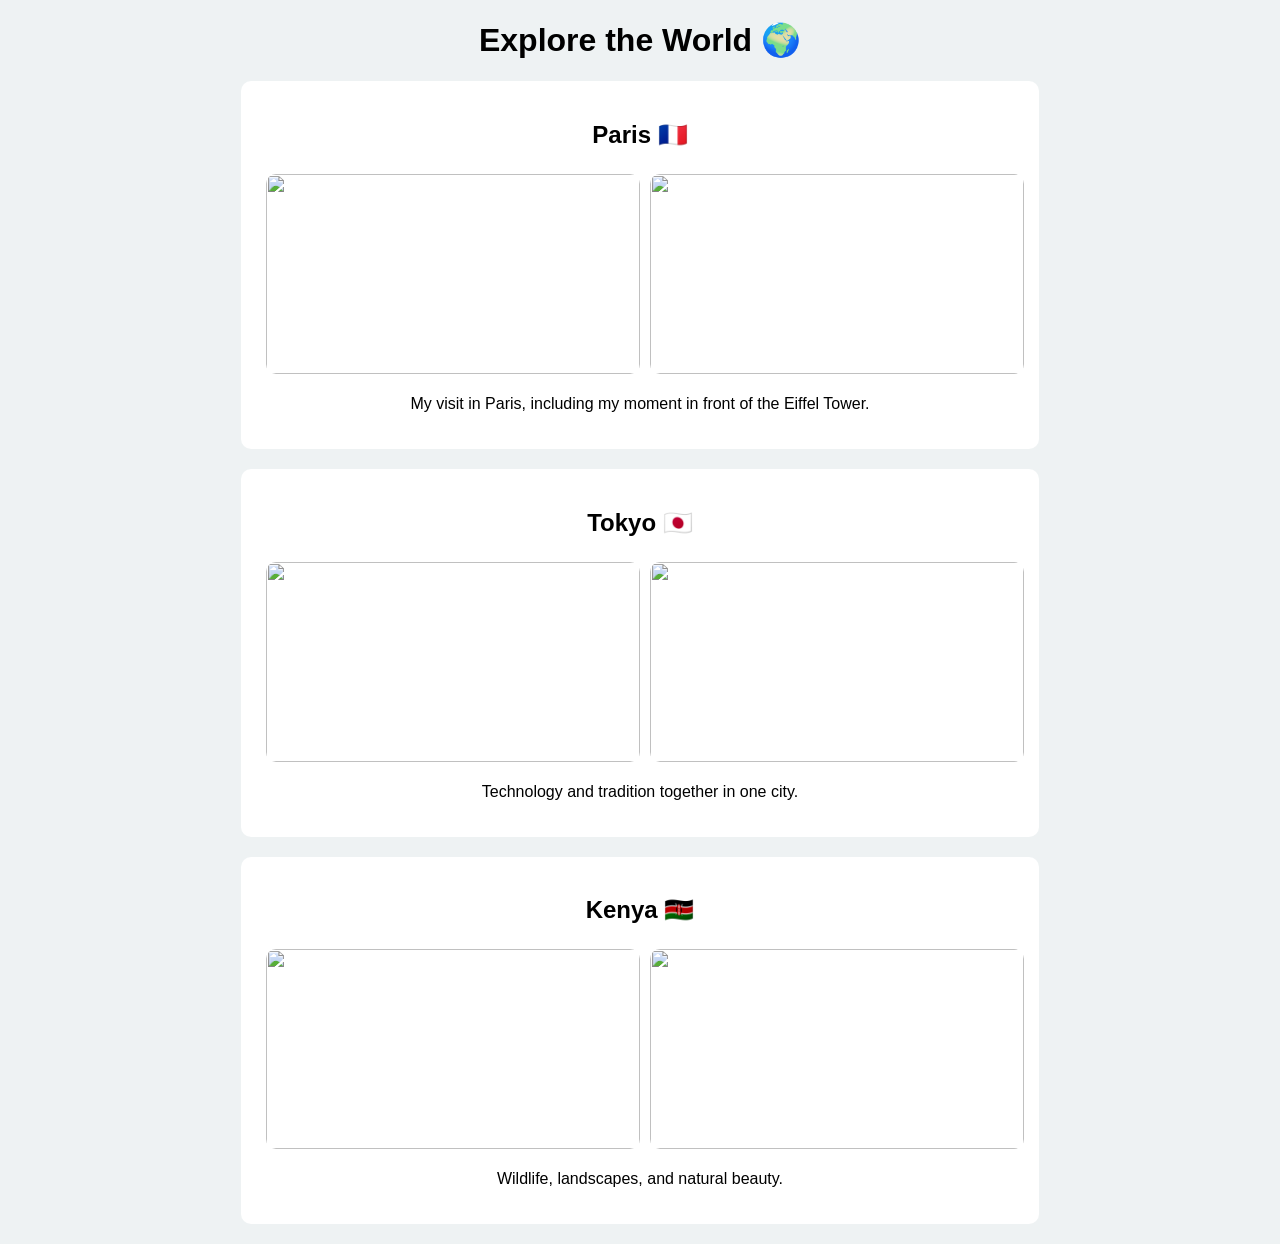
==== index.html @ bf02381a "Add files via upload" ====
<!DOCTYPE html>
<html>
<head>
  <title>Travel Inspiration</title>
  <link rel="stylesheet" href="style.css">
</head>

<body>

  <h1>Explore the World 🌍</h1>

  <div class="card">

  <h2>Paris 🇫🇷</h2>

  <div class="image-grid">
    <img src="images/paris1.jpg">
    <img src="images/paris2.jpg">
  </div>

  <p>My visit in Paris, including my moment in front of the Eiffel Tower.</p>

</div>

  <div class="card">

  <h2>Tokyo 🇯🇵</h2>

  <div class="image-grid">
    <img src="images/tokyo1.jpg">
    <img src="images/tokyo2.jpg">
  </div>

  <p>Technology and tradition together in one city.</p>

</div>

  <div class="card">

  <h2>Kenya 🇰🇪</h2>

  <div class="image-grid">
    <img src="images/kenya1.jpg">
    <img src="images/kenya2.jpg">
  </div>

  <p>Wildlife, landscapes, and natural beauty.</p>

</div>

</body>
</html>
---- style.css ----
body {
  font-family: Arial;
  text-align: center;
  background: #eef2f3;
}

.card {
  background: white;
  margin: 20px auto;
  padding: 20px;
  width: 60%;
  border-radius: 10px;
}img {
  border-radius: 10px;
  margin: 5px;
}.image-grid {
  display: grid;
  grid-template-columns: 1fr 1fr;
  gap: 10px;
  margin-top: 10px;
}

.image-grid img {
  width: 100%;
  height: 200px;
  object-fit: cover;
  border-radius: 10px;
}.image-grid img {
  transition: transform 0.3s ease;
}

.image-grid img:hover {
  transform: scale(1.05);
}
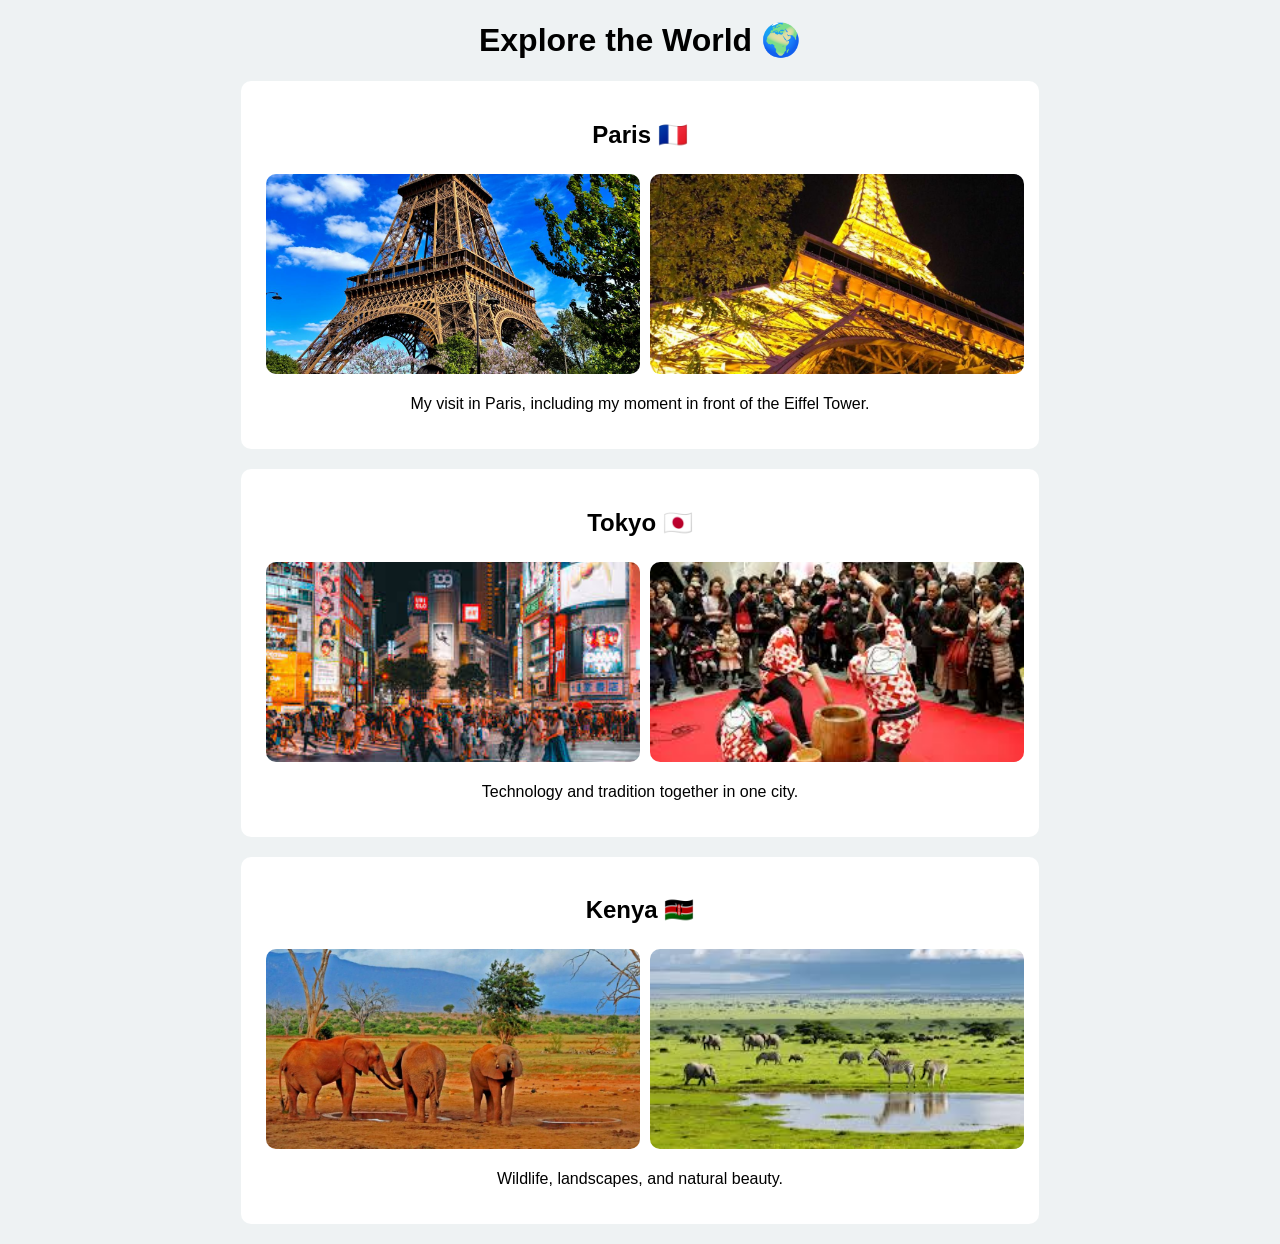
==== commit 17115511: "Update index.html" ====
--- a/index.html
+++ b/index.html
@@ -14,8 +14,8 @@
   <h2>Paris 🇫🇷</h2>
 
   <div class="image-grid">
-    <img src="images/paris1.jpg">
-    <img src="images/paris2.jpg">
+    <img src="travel-site/images/paris1.jpg">
+    <img src="travel-site/images/paris2.jpg">
   </div>
 
   <p>My visit in Paris, including my moment in front of the Eiffel Tower.</p>
@@ -27,8 +27,8 @@
   <h2>Tokyo 🇯🇵</h2>
 
   <div class="image-grid">
-    <img src="images/tokyo1.jpg">
-    <img src="images/tokyo2.jpg">
+    <img src="travel-site/images/tokyo1.jpg">
+    <img src="travel-site/images/tokyo2.jpg">
   </div>
 
   <p>Technology and tradition together in one city.</p>
@@ -40,8 +40,8 @@
   <h2>Kenya 🇰🇪</h2>
 
   <div class="image-grid">
-    <img src="images/kenya1.jpg">
-    <img src="images/kenya2.jpg">
+    <img src="travel-site/images/kenya1.jpg">
+    <img src="travel-site/images/kenya2.jpg">
   </div>
 
   <p>Wildlife, landscapes, and natural beauty.</p>
@@ -49,4 +49,4 @@
 </div>
 
 </body>
-</html>+</html>
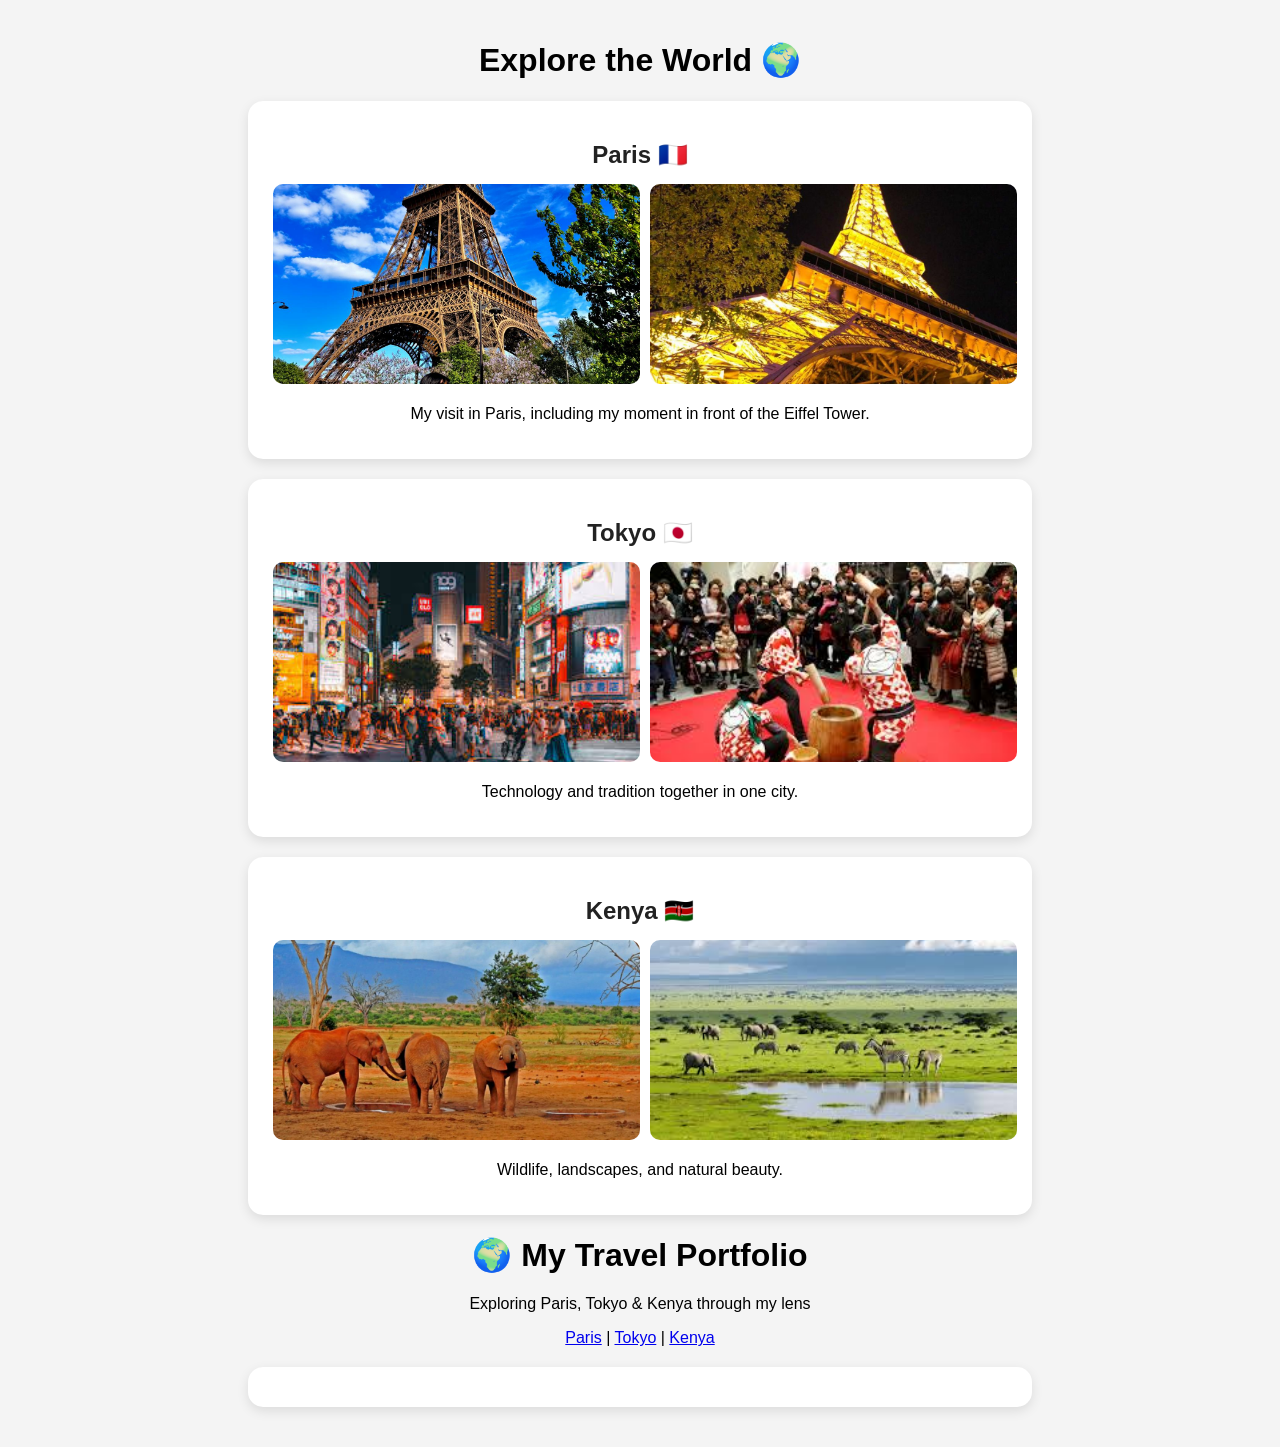
==== commit e69fe855: "Add files via upload" ====
--- a/index.html
+++ b/index.html
@@ -50,3 +50,11 @@
 
 </body>
 </html>
+<h1 style="text-align:center;">🌍 My Travel Portfolio</h1>
+<p style="text-align:center;">Exploring Paris, Tokyo & Kenya through my lens</p>
+<div style="text-align:center; margin-bottom:20px;">
+  <a href="#paris">Paris</a> |
+  <a href="#tokyo">Tokyo</a> |
+  <a href="#kenya">Kenya</a>
+</div>
+<div class="card" id="paris"></div>
--- a/style.css
+++ b/style.css
@@ -31,4 +31,31 @@
 
 .image-grid img:hover {
   transform: scale(1.05);
+}body {
+  font-family: Arial, sans-serif;
+  background-color: #f4f4f4;
+  margin: 0;
+  padding: 20px;
+}
+
+.card {
+  background: white;
+  padding: 20px;
+  margin: 20px auto;
+  max-width: 800px;
+  border-radius: 15px;
+  box-shadow: 0 4px 12px rgba(0,0,0,0.1);
+}h2 {
+  color: #222;
+  margin-bottom: 10px;
+}.image-grid img {
+  width: 100%;
+  height: 200px;
+  object-fit: cover;
+  border-radius: 10px;
+  transition: transform 0.3s ease;
+}
+
+.image-grid img:hover {
+  transform: scale(1.05);
 }
